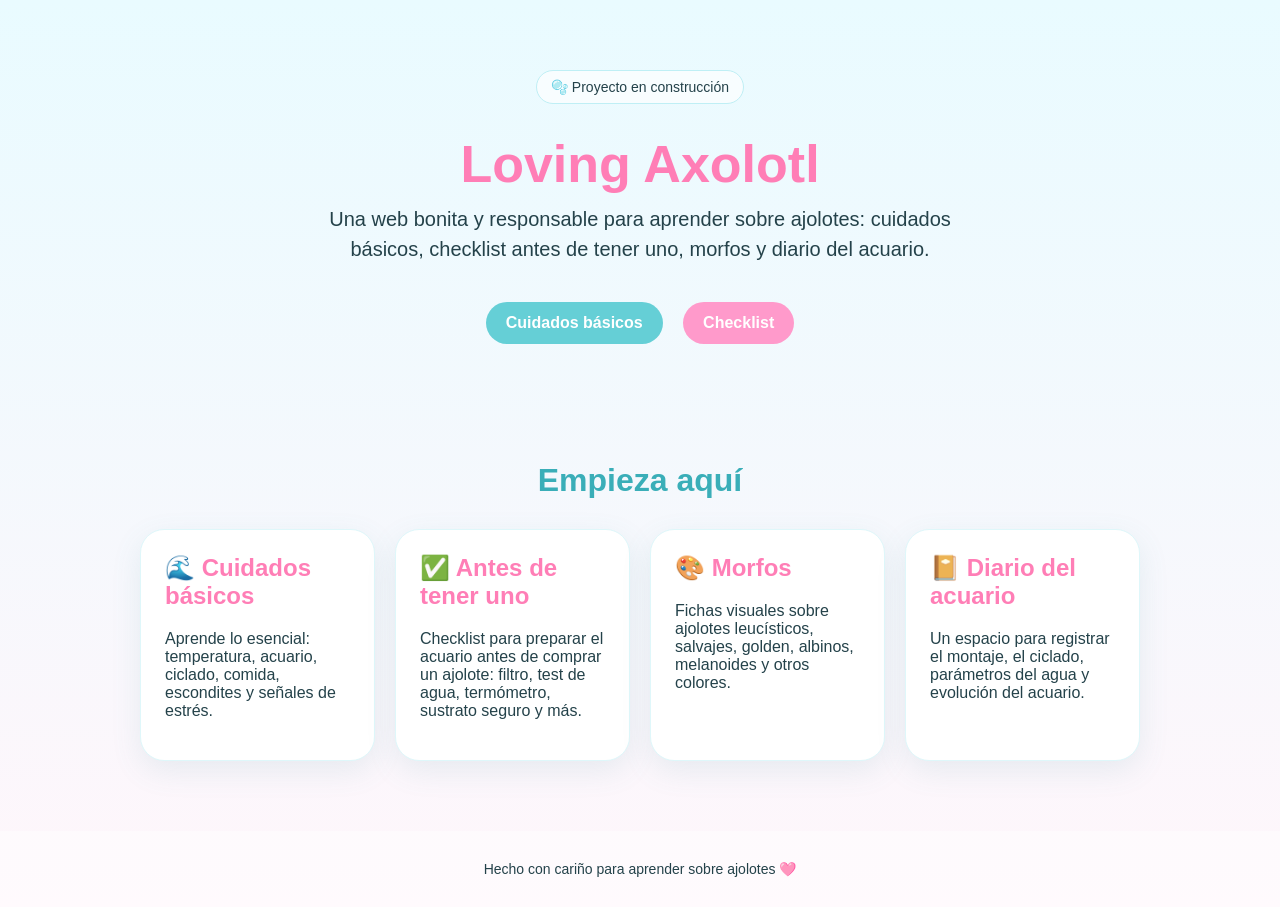
==== index.html @ ca4b0be6 "Create index.html" ====
<!DOCTYPE html>
<html lang="es">
<head>
  <meta charset="UTF-8" />
  <meta name="viewport" content="width=device-width, initial-scale=1.0" />
  <title>Loving Axolotl</title>

  <style>
    body {
      margin: 0;
      font-family: Arial, sans-serif;
      background: linear-gradient(180deg, #e9fbff, #fff6fb);
      color: #24424a;
    }

    header {
      text-align: center;
      padding: 70px 20px 40px;
    }

    .badge {
      display: inline-block;
      background: #ffffffaa;
      border: 1px solid #bfeff5;
      padding: 8px 14px;
      border-radius: 999px;
      font-size: 14px;
      margin-bottom: 20px;
    }

    h1 {
      font-size: 52px;
      margin: 10px 0;
      color: #ff7eb6;
    }

    .subtitle {
      font-size: 20px;
      max-width: 650px;
      margin: 0 auto;
      line-height: 1.5;
    }

    .buttons {
      margin-top: 30px;
    }

    .buttons a {
      display: inline-block;
      margin: 8px;
      padding: 12px 20px;
      border-radius: 999px;
      text-decoration: none;
      font-weight: bold;
      color: white;
      background: #65cfd6;
    }

    .buttons a.secondary {
      background: #ff9acb;
    }

    main {
      max-width: 1000px;
      margin: 0 auto;
      padding: 30px 20px 70px;
    }

    .cards {
      display: grid;
      grid-template-columns: repeat(auto-fit, minmax(220px, 1fr));
      gap: 20px;
      margin-top: 30px;
    }

    .card {
      background: white;
      border-radius: 24px;
      padding: 24px;
      box-shadow: 0 10px 30px rgba(80, 150, 160, 0.12);
      border: 1px solid #dff7fa;
    }

    .card h2 {
      margin-top: 0;
      color: #ff7eb6;
    }

    .section-title {
      text-align: center;
      font-size: 32px;
      color: #3aaeb8;
      margin-top: 40px;
    }

    footer {
      text-align: center;
      padding: 30px 20px;
      background: #ffffff88;
      font-size: 14px;
    }
  </style>
</head>

<body>
  <header>
    <div class="badge">🫧 Proyecto en construcción</div>
    <h1>Loving Axolotl</h1>
    <p class="subtitle">
      Una web bonita y responsable para aprender sobre ajolotes:
      cuidados básicos, checklist antes de tener uno, morfos y diario del acuario.
    </p>

    <div class="buttons">
      <a href="#cuidados">Cuidados básicos</a>
      <a href="#checklist" class="secondary">Checklist</a>
    </div>
  </header>

  <main>
    <h2 class="section-title">Empieza aquí</h2>

    <div class="cards">
      <section class="card" id="cuidados">
        <h2>🌊 Cuidados básicos</h2>
        <p>
          Aprende lo esencial: temperatura, acuario, ciclado, comida,
          escondites y señales de estrés.
        </p>
      </section>

      <section class="card" id="checklist">
        <h2>✅ Antes de tener uno</h2>
        <p>
          Checklist para preparar el acuario antes de comprar un ajolote:
          filtro, test de agua, termómetro, sustrato seguro y más.
        </p>
      </section>

      <section class="card">
        <h2>🎨 Morfos</h2>
        <p>
          Fichas visuales sobre ajolotes leucísticos, salvajes, golden,
          albinos, melanoides y otros colores.
        </p>
      </section>

      <section class="card">
        <h2>📔 Diario del acuario</h2>
        <p>
          Un espacio para registrar el montaje, el ciclado, parámetros
          del agua y evolución del acuario.
        </p>
      </section>
    </div>
  </main>

  <footer>
    Hecho con cariño para aprender sobre ajolotes 🩷
  </footer>
</body>
</html>
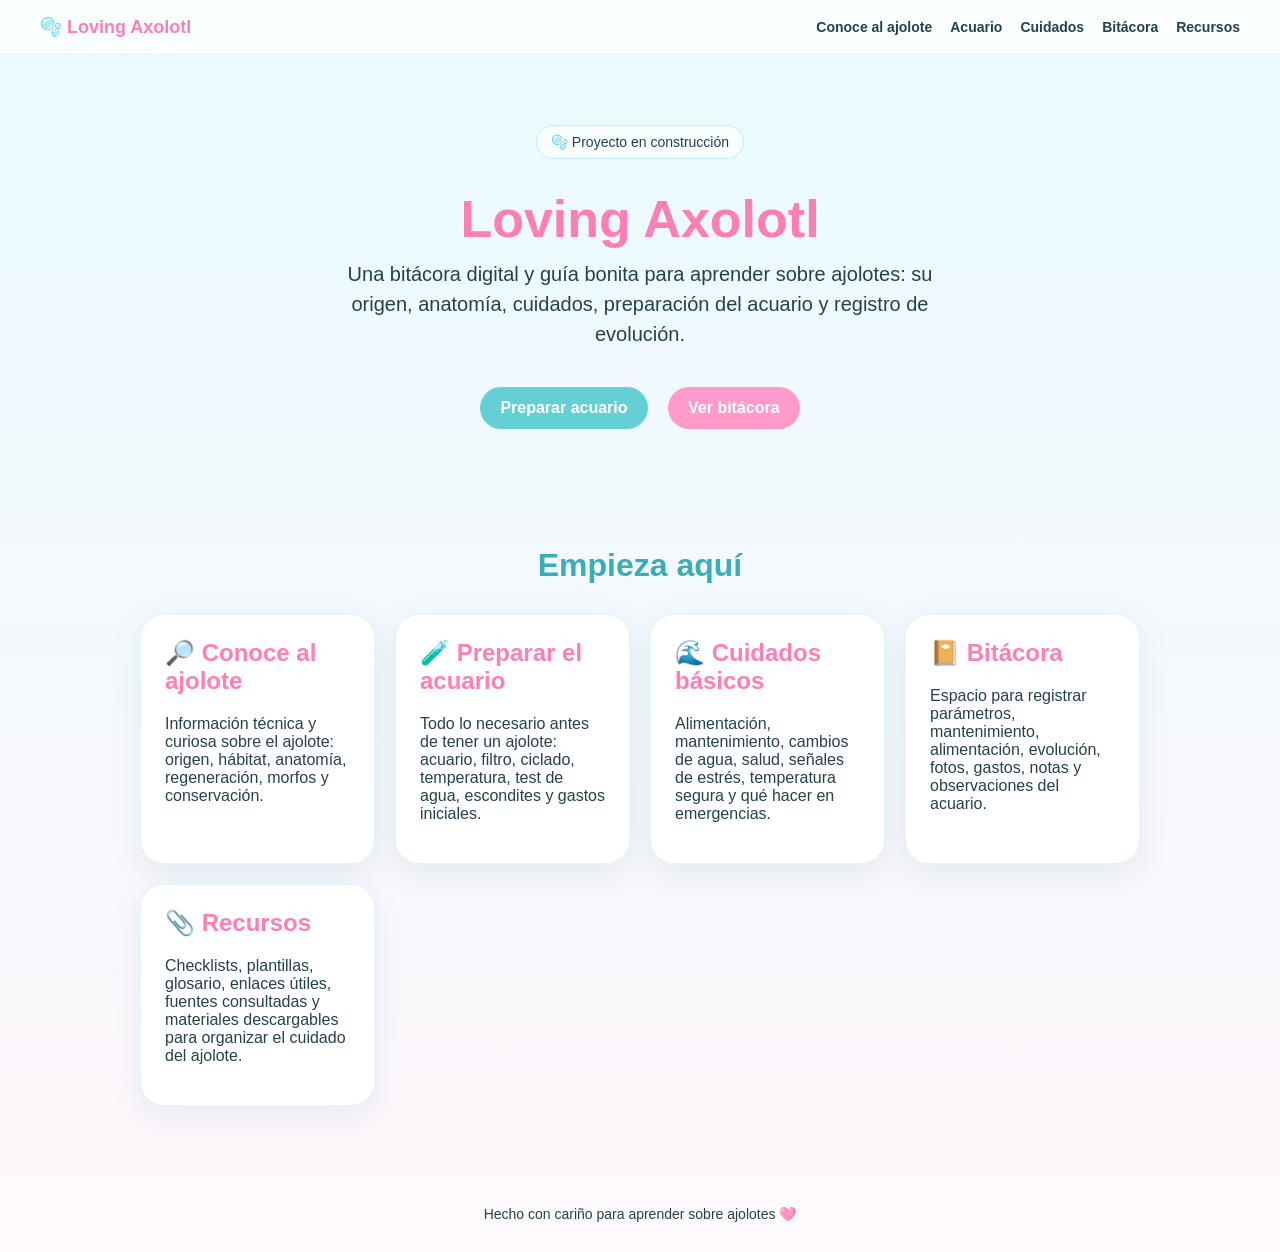
==== commit de3ef6b8: "Add main website structure" ====
--- a/index.html
+++ b/index.html
@@ -4,116 +4,35 @@
   <meta charset="UTF-8" />
   <meta name="viewport" content="width=device-width, initial-scale=1.0" />
   <title>Loving Axolotl</title>
-
-  <style>
-    body {
-      margin: 0;
-      font-family: Arial, sans-serif;
-      background: linear-gradient(180deg, #e9fbff, #fff6fb);
-      color: #24424a;
-    }
-
-    header {
-      text-align: center;
-      padding: 70px 20px 40px;
-    }
-
-    .badge {
-      display: inline-block;
-      background: #ffffffaa;
-      border: 1px solid #bfeff5;
-      padding: 8px 14px;
-      border-radius: 999px;
-      font-size: 14px;
-      margin-bottom: 20px;
-    }
-
-    h1 {
-      font-size: 52px;
-      margin: 10px 0;
-      color: #ff7eb6;
-    }
-
-    .subtitle {
-      font-size: 20px;
-      max-width: 650px;
-      margin: 0 auto;
-      line-height: 1.5;
-    }
-
-    .buttons {
-      margin-top: 30px;
-    }
-
-    .buttons a {
-      display: inline-block;
-      margin: 8px;
-      padding: 12px 20px;
-      border-radius: 999px;
-      text-decoration: none;
-      font-weight: bold;
-      color: white;
-      background: #65cfd6;
-    }
-
-    .buttons a.secondary {
-      background: #ff9acb;
-    }
-
-    main {
-      max-width: 1000px;
-      margin: 0 auto;
-      padding: 30px 20px 70px;
-    }
-
-    .cards {
-      display: grid;
-      grid-template-columns: repeat(auto-fit, minmax(220px, 1fr));
-      gap: 20px;
-      margin-top: 30px;
-    }
-
-    .card {
-      background: white;
-      border-radius: 24px;
-      padding: 24px;
-      box-shadow: 0 10px 30px rgba(80, 150, 160, 0.12);
-      border: 1px solid #dff7fa;
-    }
-
-    .card h2 {
-      margin-top: 0;
-      color: #ff7eb6;
-    }
-
-    .section-title {
-      text-align: center;
-      font-size: 32px;
-      color: #3aaeb8;
-      margin-top: 40px;
-    }
-
-    footer {
-      text-align: center;
-      padding: 30px 20px;
-      background: #ffffff88;
-      font-size: 14px;
-    }
-  </style>
+  <link rel="stylesheet" href="styles.css" />
 </head>
 
 <body>
+  <nav class="navbar">
+    <a href="#" class="logo">🫧 Loving Axolotl</a>
+
+    <div class="nav-links">
+      <a href="#conoce">Conoce al ajolote</a>
+      <a href="#acuario">Acuario</a>
+      <a href="#cuidados">Cuidados</a>
+      <a href="#bitacora">Bitácora</a>
+      <a href="#recursos">Recursos</a>
+    </div>
+  </nav>
+
   <header>
     <div class="badge">🫧 Proyecto en construcción</div>
+
     <h1>Loving Axolotl</h1>
+
     <p class="subtitle">
-      Una web bonita y responsable para aprender sobre ajolotes:
-      cuidados básicos, checklist antes de tener uno, morfos y diario del acuario.
+      Una bitácora digital y guía bonita para aprender sobre ajolotes:
+      su origen, anatomía, cuidados, preparación del acuario y registro de evolución.
     </p>
 
     <div class="buttons">
-      <a href="#cuidados">Cuidados básicos</a>
-      <a href="#checklist" class="secondary">Checklist</a>
+      <a href="#acuario">Preparar acuario</a>
+      <a href="#bitacora" class="secondary">Ver bitácora</a>
     </div>
   </header>
 
@@ -121,35 +40,43 @@
     <h2 class="section-title">Empieza aquí</h2>
 
     <div class="cards">
+      <section class="card" id="conoce">
+        <h2>🔎 Conoce al ajolote</h2>
+        <p>
+          Información técnica y curiosa sobre el ajolote: origen, hábitat,
+          anatomía, regeneración, morfos y conservación.
+        </p>
+      </section>
+
+      <section class="card" id="acuario">
+        <h2>🧪 Preparar el acuario</h2>
+        <p>
+          Todo lo necesario antes de tener un ajolote: acuario, filtro,
+          ciclado, temperatura, test de agua, escondites y gastos iniciales.
+        </p>
+      </section>
+
       <section class="card" id="cuidados">
         <h2>🌊 Cuidados básicos</h2>
         <p>
-          Aprende lo esencial: temperatura, acuario, ciclado, comida,
-          escondites y señales de estrés.
+          Alimentación, mantenimiento, cambios de agua, salud, señales de estrés,
+          temperatura segura y qué hacer en emergencias.
         </p>
       </section>
 
-      <section class="card" id="checklist">
-        <h2>✅ Antes de tener uno</h2>
+      <section class="card" id="bitacora">
+        <h2>📔 Bitácora</h2>
         <p>
-          Checklist para preparar el acuario antes de comprar un ajolote:
-          filtro, test de agua, termómetro, sustrato seguro y más.
+          Espacio para registrar parámetros, mantenimiento, alimentación,
+          evolución, fotos, gastos, notas y observaciones del acuario.
         </p>
       </section>
 
-      <section class="card">
-        <h2>🎨 Morfos</h2>
+      <section class="card" id="recursos">
+        <h2>📎 Recursos</h2>
         <p>
-          Fichas visuales sobre ajolotes leucísticos, salvajes, golden,
-          albinos, melanoides y otros colores.
-        </p>
-      </section>
-
-      <section class="card">
-        <h2>📔 Diario del acuario</h2>
-        <p>
-          Un espacio para registrar el montaje, el ciclado, parámetros
-          del agua y evolución del acuario.
+          Checklists, plantillas, glosario, enlaces útiles, fuentes consultadas
+          y materiales descargables para organizar el cuidado del ajolote.
         </p>
       </section>
     </div>
@@ -158,5 +85,7 @@
   <footer>
     Hecho con cariño para aprender sobre ajolotes 🩷
   </footer>
+
+  <script src="script.js"></script>
 </body>
-</html>
+</html>
--- a/styles.css
+++ b/styles.css
@@ -0,0 +1,151 @@
+.navbar {
+  position: sticky;
+  top: 0;
+  z-index: 10;
+  display: flex;
+  justify-content: space-between;
+  align-items: center;
+  gap: 20px;
+  padding: 16px 40px;
+  background: rgba(255, 255, 255, 0.75);
+  backdrop-filter: blur(12px);
+  border-bottom: 1px solid #dff7fa;
+}
+
+.logo {
+  font-weight: bold;
+  color: #ff7eb6;
+  text-decoration: none;
+  font-size: 18px;
+}
+
+.nav-links {
+  display: flex;
+  gap: 18px;
+  flex-wrap: wrap;
+}
+
+.nav-links a {
+  color: #24424a;
+  text-decoration: none;
+  font-weight: bold;
+  font-size: 14px;
+}
+
+.nav-links a:hover {
+  color: #ff7eb6;
+}
+
+body {
+  margin: 0;
+  font-family: Arial, sans-serif;
+  background: linear-gradient(180deg, #e9fbff, #fff6fb);
+  color: #24424a;
+}
+
+header {
+  text-align: center;
+  padding: 70px 20px 40px;
+}
+
+.badge {
+  display: inline-block;
+  background: #ffffffaa;
+  border: 1px solid #bfeff5;
+  padding: 8px 14px;
+  border-radius: 999px;
+  font-size: 14px;
+  margin-bottom: 20px;
+}
+
+h1 {
+  font-size: 52px;
+  margin: 10px 0;
+  color: #ff7eb6;
+}
+
+.subtitle {
+  font-size: 20px;
+  max-width: 650px;
+  margin: 0 auto;
+  line-height: 1.5;
+}
+
+.buttons {
+  margin-top: 30px;
+}
+
+.buttons a {
+  display: inline-block;
+  margin: 8px;
+  padding: 12px 20px;
+  border-radius: 999px;
+  text-decoration: none;
+  font-weight: bold;
+  color: white;
+  background: #65cfd6;
+}
+
+.buttons a.secondary {
+  background: #ff9acb;
+}
+
+main {
+  max-width: 1000px;
+  margin: 0 auto;
+  padding: 30px 20px 70px;
+}
+
+.cards {
+  display: grid;
+  grid-template-columns: repeat(auto-fit, minmax(220px, 1fr));
+  gap: 20px;
+  margin-top: 30px;
+}
+
+.card {
+  background: white;
+  border-radius: 24px;
+  padding: 24px;
+  box-shadow: 0 10px 30px rgba(80, 150, 160, 0.12);
+  border: 1px solid #dff7fa;
+}
+
+.card h2 {
+  margin-top: 0;
+  color: #ff7eb6;
+}
+
+.section-title {
+  text-align: center;
+  font-size: 32px;
+  color: #3aaeb8;
+  margin-top: 40px;
+}
+
+footer {
+  text-align: center;
+  padding: 30px 20px;
+  background: #ffffff88;
+  font-size: 14px;
+}
+
+@media (max-width: 700px) {
+  .navbar {
+    flex-direction: column;
+    padding: 16px 20px;
+  }
+
+  .nav-links {
+    justify-content: center;
+    gap: 12px;
+  }
+
+  h1 {
+    font-size: 40px;
+  }
+
+  .subtitle {
+    font-size: 17px;
+  }
+}
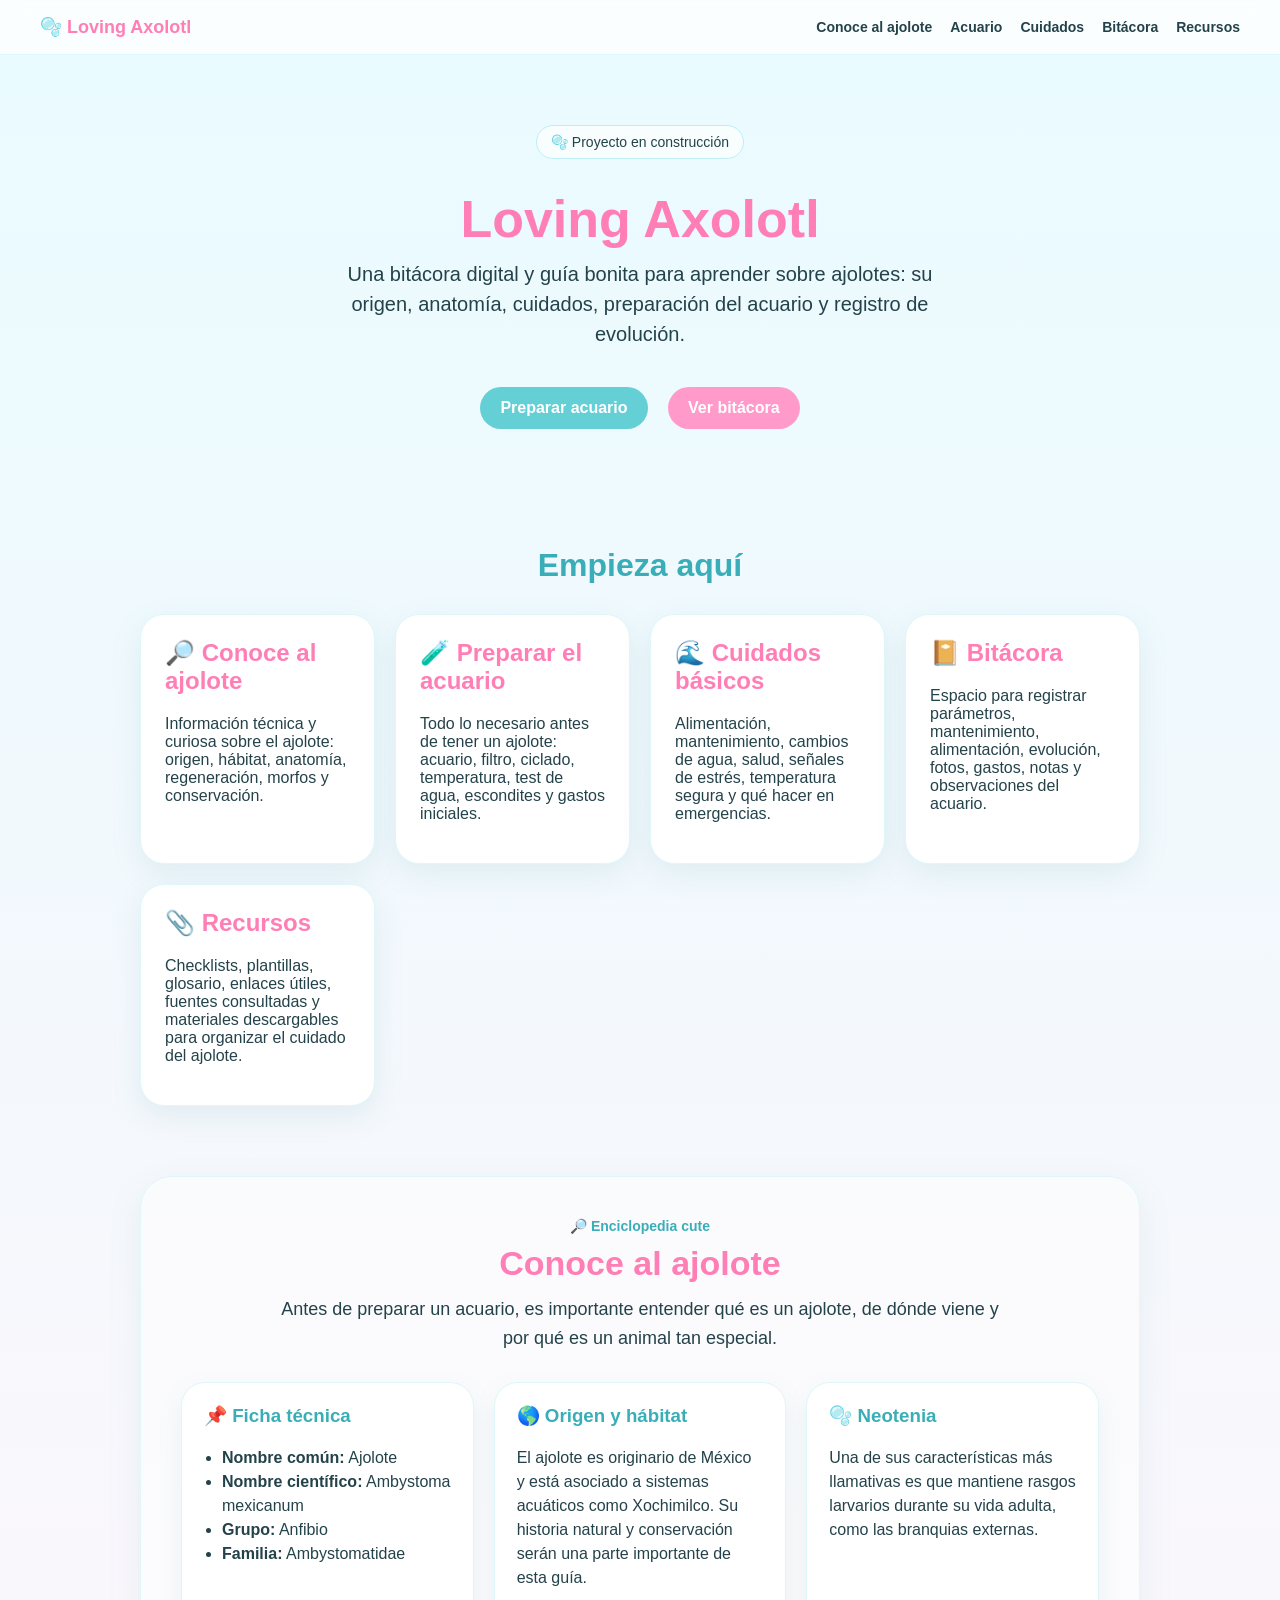
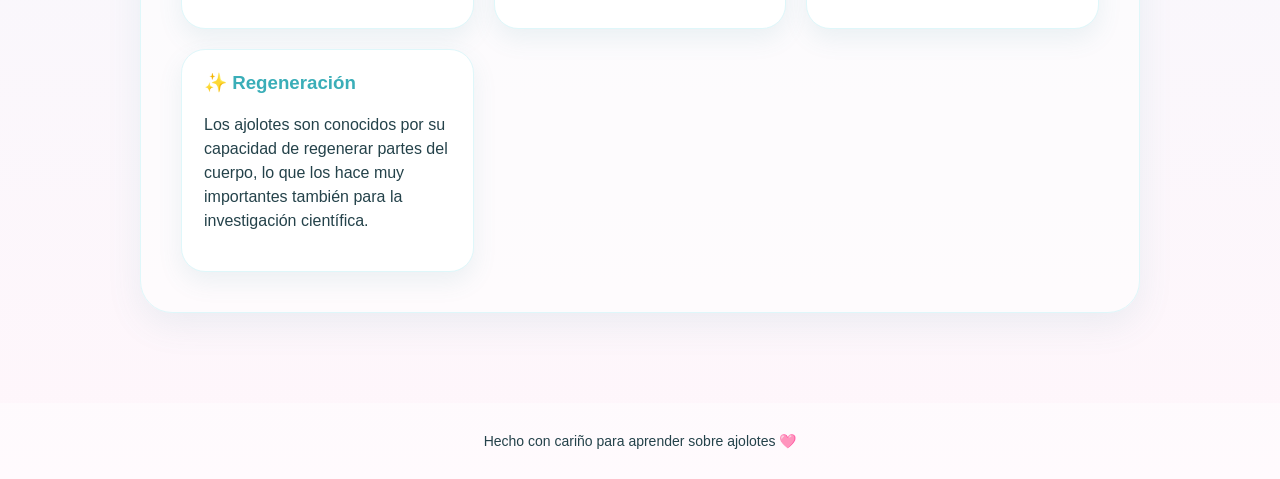
==== commit e09adf71: "Add hamburger menu" ====
--- a/index.html
+++ b/index.html
@@ -10,6 +10,10 @@
 <body>
   <nav class="navbar">
     <a href="#" class="logo">🫧 Loving Axolotl</a>
+
+    <button class="menu-toggle" aria-label="Abrir menú">
+      ☰
+    </button>
 
     <div class="nav-links">
       <a href="#conoce">Conoce al ajolote</a>
@@ -80,6 +84,54 @@
         </p>
       </section>
     </div>
+
+    <section class="content-section" id="conoce-detalle">
+      <div class="section-header">
+        <span class="section-kicker">🔎 Enciclopedia cute</span>
+        <h2>Conoce al ajolote</h2>
+        <p>
+          Antes de preparar un acuario, es importante entender qué es un ajolote,
+          de dónde viene y por qué es un animal tan especial.
+        </p>
+      </div>
+
+      <div class="info-grid">
+        <article class="info-card">
+          <h3>📌 Ficha técnica</h3>
+          <ul>
+            <li><strong>Nombre común:</strong> Ajolote</li>
+            <li><strong>Nombre científico:</strong> Ambystoma mexicanum</li>
+            <li><strong>Grupo:</strong> Anfibio</li>
+            <li><strong>Familia:</strong> Ambystomatidae</li>
+          </ul>
+        </article>
+
+        <article class="info-card">
+          <h3>🌎 Origen y hábitat</h3>
+          <p>
+            El ajolote es originario de México y está asociado a sistemas acuáticos
+            como Xochimilco. Su historia natural y conservación serán una parte
+            importante de esta guía.
+          </p>
+        </article>
+
+        <article class="info-card">
+          <h3>🫧 Neotenia</h3>
+          <p>
+            Una de sus características más llamativas es que mantiene rasgos larvarios
+            durante su vida adulta, como las branquias externas.
+          </p>
+        </article>
+
+        <article class="info-card">
+          <h3>✨ Regeneración</h3>
+          <p>
+            Los ajolotes son conocidos por su capacidad de regenerar partes del cuerpo,
+            lo que los hace muy importantes también para la investigación científica.
+          </p>
+        </article>
+      </div>
+    </section>
   </main>
 
   <footer>
--- a/styles.css
+++ b/styles.css
@@ -1,3 +1,10 @@
+body {
+  margin: 0;
+  font-family: Arial, sans-serif;
+  background: linear-gradient(180deg, #e9fbff, #fff6fb);
+  color: #24424a;
+}
+
 .navbar {
   position: sticky;
   top: 0;
@@ -7,7 +14,7 @@
   align-items: center;
   gap: 20px;
   padding: 16px 40px;
-  background: rgba(255, 255, 255, 0.75);
+  background: rgba(255, 255, 255, 0.78);
   backdrop-filter: blur(12px);
   border-bottom: 1px solid #dff7fa;
 }
@@ -36,11 +43,16 @@
   color: #ff7eb6;
 }
 
-body {
-  margin: 0;
-  font-family: Arial, sans-serif;
-  background: linear-gradient(180deg, #e9fbff, #fff6fb);
-  color: #24424a;
+.menu-toggle {
+  display: none;
+  border: none;
+  background: #ff9acb;
+  color: white;
+  font-size: 22px;
+  font-weight: bold;
+  border-radius: 14px;
+  padding: 6px 12px;
+  cursor: pointer;
 }
 
 header {
@@ -93,7 +105,7 @@
 main {
   max-width: 1000px;
   margin: 0 auto;
-  padding: 30px 20px 70px;
+  padding: 30px 20px 90px;
 }
 
 .cards {
@@ -123,6 +135,70 @@
   margin-top: 40px;
 }
 
+.content-section {
+  margin-top: 70px;
+  padding: 40px;
+  background: rgba(255, 255, 255, 0.55);
+  border: 1px solid #dff7fa;
+  border-radius: 32px;
+  box-shadow: 0 12px 35px rgba(80, 150, 160, 0.10);
+}
+
+.section-header {
+  text-align: center;
+  max-width: 720px;
+  margin: 0 auto 30px;
+}
+
+.section-kicker {
+  display: inline-block;
+  margin-bottom: 10px;
+  color: #3aaeb8;
+  font-weight: bold;
+  font-size: 14px;
+}
+
+.section-header h2 {
+  margin: 0 0 12px;
+  color: #ff7eb6;
+  font-size: 34px;
+}
+
+.section-header p {
+  margin: 0;
+  font-size: 18px;
+  line-height: 1.6;
+}
+
+.info-grid {
+  display: grid;
+  grid-template-columns: repeat(auto-fit, minmax(220px, 1fr));
+  gap: 20px;
+}
+
+.info-card {
+  background: white;
+  border: 1px solid #dff7fa;
+  border-radius: 24px;
+  padding: 22px;
+  box-shadow: 0 10px 25px rgba(80, 150, 160, 0.10);
+}
+
+.info-card h3 {
+  margin-top: 0;
+  color: #3aaeb8;
+}
+
+.info-card p,
+.info-card li {
+  line-height: 1.5;
+}
+
+.info-card ul {
+  padding-left: 18px;
+  margin-bottom: 0;
+}
+
 footer {
   text-align: center;
   padding: 30px 20px;
@@ -132,13 +208,37 @@
 
 @media (max-width: 700px) {
   .navbar {
+    display: grid;
+    grid-template-columns: 1fr auto;
+    align-items: center;
+    padding: 14px 20px;
+  }
+
+  .menu-toggle {
+    display: block;
+  }
+
+  .nav-links {
+    display: none;
+    grid-column: 1 / -1;
     flex-direction: column;
-    padding: 16px 20px;
-  }
-
-  .nav-links {
-    justify-content: center;
     gap: 12px;
+    margin-top: 16px;
+    padding-top: 16px;
+    text-align: center;
+    border-top: 1px solid #dff7fa;
+  }
+
+  .nav-links.active {
+    display: flex;
+  }
+
+  .nav-links a {
+    padding: 8px 0;
+  }
+
+  header {
+    padding: 70px 20px 35px;
   }
 
   h1 {
@@ -148,4 +248,21 @@
   .subtitle {
     font-size: 17px;
   }
+
+  .cards {
+    grid-template-columns: 1fr;
+  }
+
+  .content-section {
+    padding: 28px 20px;
+    border-radius: 26px;
+  }
+
+  .section-header h2 {
+    font-size: 30px;
+  }
+
+  .section-header p {
+    font-size: 16px;
+  }
 }
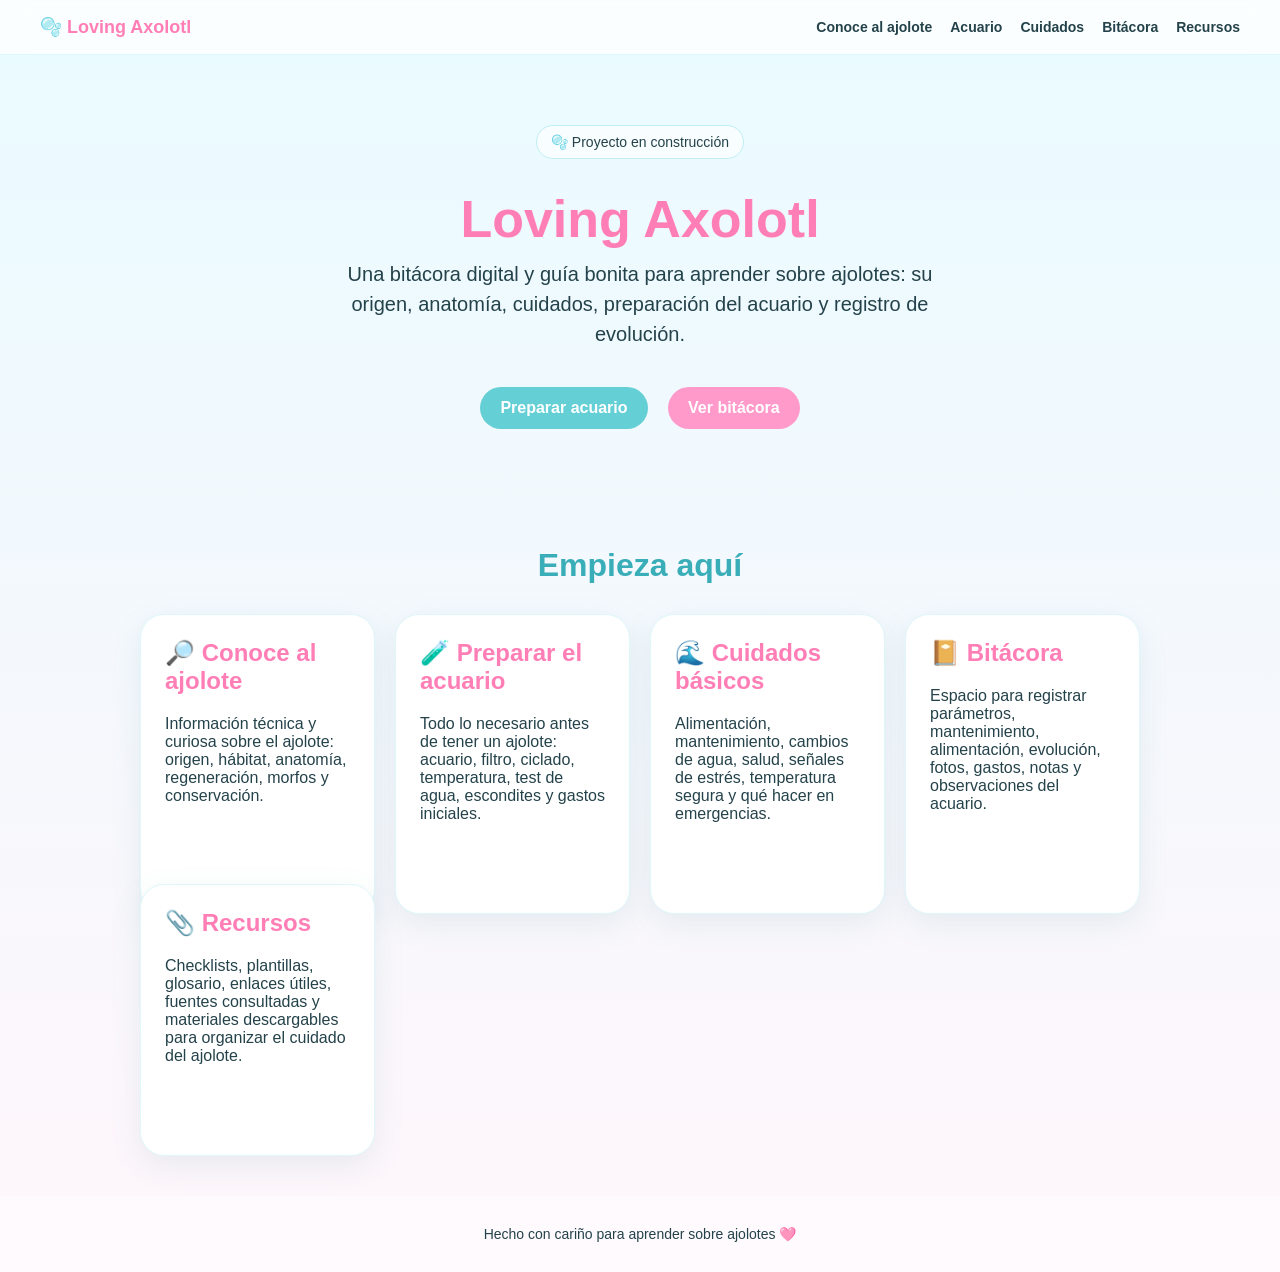
==== commit 279138c5: "Add axolotl info page" ====
--- a/index.html
+++ b/index.html
@@ -9,18 +9,18 @@
 
 <body>
   <nav class="navbar">
-    <a href="#" class="logo">🫧 Loving Axolotl</a>
+    <a href="index.html" class="logo">🫧 Loving Axolotl</a>
 
     <button class="menu-toggle" aria-label="Abrir menú">
       ☰
     </button>
 
     <div class="nav-links">
-      <a href="#conoce">Conoce al ajolote</a>
-      <a href="#acuario">Acuario</a>
-      <a href="#cuidados">Cuidados</a>
-      <a href="#bitacora">Bitácora</a>
-      <a href="#recursos">Recursos</a>
+      <a href="conoce.html">Conoce al ajolote</a>
+      <a href="acuario.html">Acuario</a>
+      <a href="cuidados.html">Cuidados</a>
+      <a href="bitacora.html">Bitácora</a>
+      <a href="recursos.html">Recursos</a>
     </div>
   </nav>
 
@@ -35,8 +35,8 @@
     </p>
 
     <div class="buttons">
-      <a href="#acuario">Preparar acuario</a>
-      <a href="#bitacora" class="secondary">Ver bitácora</a>
+      <a href="acuario.html">Preparar acuario</a>
+      <a href="bitacora.html" class="secondary">Ver bitácora</a>
     </div>
   </header>
 
@@ -44,94 +44,56 @@
     <h2 class="section-title">Empieza aquí</h2>
 
     <div class="cards">
-      <section class="card" id="conoce">
-        <h2>🔎 Conoce al ajolote</h2>
-        <p>
-          Información técnica y curiosa sobre el ajolote: origen, hábitat,
-          anatomía, regeneración, morfos y conservación.
-        </p>
-      </section>
+      <a href="conoce.html" class="card-link">
+        <section class="card">
+          <h2>🔎 Conoce al ajolote</h2>
+          <p>
+            Información técnica y curiosa sobre el ajolote: origen, hábitat,
+            anatomía, regeneración, morfos y conservación.
+          </p>
+        </section>
+      </a>
 
-      <section class="card" id="acuario">
-        <h2>🧪 Preparar el acuario</h2>
-        <p>
-          Todo lo necesario antes de tener un ajolote: acuario, filtro,
-          ciclado, temperatura, test de agua, escondites y gastos iniciales.
-        </p>
-      </section>
+      <a href="acuario.html" class="card-link">
+        <section class="card">
+          <h2>🧪 Preparar el acuario</h2>
+          <p>
+            Todo lo necesario antes de tener un ajolote: acuario, filtro,
+            ciclado, temperatura, test de agua, escondites y gastos iniciales.
+          </p>
+        </section>
+      </a>
 
-      <section class="card" id="cuidados">
-        <h2>🌊 Cuidados básicos</h2>
-        <p>
-          Alimentación, mantenimiento, cambios de agua, salud, señales de estrés,
-          temperatura segura y qué hacer en emergencias.
-        </p>
-      </section>
+      <a href="cuidados.html" class="card-link">
+        <section class="card">
+          <h2>🌊 Cuidados básicos</h2>
+          <p>
+            Alimentación, mantenimiento, cambios de agua, salud, señales de estrés,
+            temperatura segura y qué hacer en emergencias.
+          </p>
+        </section>
+      </a>
 
-      <section class="card" id="bitacora">
-        <h2>📔 Bitácora</h2>
-        <p>
-          Espacio para registrar parámetros, mantenimiento, alimentación,
-          evolución, fotos, gastos, notas y observaciones del acuario.
-        </p>
-      </section>
+      <a href="bitacora.html" class="card-link">
+        <section class="card">
+          <h2>📔 Bitácora</h2>
+          <p>
+            Espacio para registrar parámetros, mantenimiento, alimentación,
+            evolución, fotos, gastos, notas y observaciones del acuario.
+          </p>
+        </section>
+      </a>
 
-      <section class="card" id="recursos">
-        <h2>📎 Recursos</h2>
-        <p>
-          Checklists, plantillas, glosario, enlaces útiles, fuentes consultadas
-          y materiales descargables para organizar el cuidado del ajolote.
-        </p>
-      </section>
+      <a href="recursos.html" class="card-link">
+        <section class="card">
+          <h2>📎 Recursos</h2>
+          <p>
+            Checklists, plantillas, glosario, enlaces útiles, fuentes consultadas
+            y materiales descargables para organizar el cuidado del ajolote.
+          </p>
+        </section>
+      </a>
     </div>
-
-    <section class="content-section" id="conoce-detalle">
-      <div class="section-header">
-        <span class="section-kicker">🔎 Enciclopedia cute</span>
-        <h2>Conoce al ajolote</h2>
-        <p>
-          Antes de preparar un acuario, es importante entender qué es un ajolote,
-          de dónde viene y por qué es un animal tan especial.
-        </p>
-      </div>
-
-      <div class="info-grid">
-        <article class="info-card">
-          <h3>📌 Ficha técnica</h3>
-          <ul>
-            <li><strong>Nombre común:</strong> Ajolote</li>
-            <li><strong>Nombre científico:</strong> Ambystoma mexicanum</li>
-            <li><strong>Grupo:</strong> Anfibio</li>
-            <li><strong>Familia:</strong> Ambystomatidae</li>
-          </ul>
-        </article>
-
-        <article class="info-card">
-          <h3>🌎 Origen y hábitat</h3>
-          <p>
-            El ajolote es originario de México y está asociado a sistemas acuáticos
-            como Xochimilco. Su historia natural y conservación serán una parte
-            importante de esta guía.
-          </p>
-        </article>
-
-        <article class="info-card">
-          <h3>🫧 Neotenia</h3>
-          <p>
-            Una de sus características más llamativas es que mantiene rasgos larvarios
-            durante su vida adulta, como las branquias externas.
-          </p>
-        </article>
-
-        <article class="info-card">
-          <h3>✨ Regeneración</h3>
-          <p>
-            Los ajolotes son conocidos por su capacidad de regenerar partes del cuerpo,
-            lo que los hace muy importantes también para la investigación científica.
-          </p>
-        </article>
-      </div>
-    </section>
   </main>
 
   <footer>
--- a/styles.css
+++ b/styles.css
@@ -55,7 +55,8 @@
   cursor: pointer;
 }
 
-header {
+header,
+.page-hero {
   text-align: center;
   padding: 70px 20px 40px;
 }
@@ -115,12 +116,27 @@
   margin-top: 30px;
 }
 
+.card-link {
+  color: inherit;
+  text-decoration: none;
+}
+
 .card {
   background: white;
   border-radius: 24px;
   padding: 24px;
   box-shadow: 0 10px 30px rgba(80, 150, 160, 0.12);
   border: 1px solid #dff7fa;
+}
+
+.card-link .card {
+  height: 100%;
+  transition: transform 0.2s ease, box-shadow 0.2s ease;
+}
+
+.card-link .card:hover {
+  transform: translateY(-4px);
+  box-shadow: 0 14px 35px rgba(80, 150, 160, 0.18);
 }
 
 .card h2 {
@@ -135,6 +151,35 @@
   margin-top: 40px;
 }
 
+.page-index {
+  display: flex;
+  justify-content: center;
+  flex-wrap: wrap;
+  gap: 12px;
+  padding: 18px;
+  margin-bottom: 40px;
+  background: rgba(255, 255, 255, 0.65);
+  border: 1px solid #dff7fa;
+  border-radius: 999px;
+  box-shadow: 0 10px 30px rgba(80, 150, 160, 0.08);
+}
+
+.page-index a {
+  color: #24424a;
+  text-decoration: none;
+  font-weight: bold;
+  font-size: 14px;
+  background: white;
+  border: 1px solid #dff7fa;
+  border-radius: 999px;
+  padding: 8px 12px;
+}
+
+.page-index a:hover {
+  color: #ff7eb6;
+  border-color: #ffb8d8;
+}
+
 .content-section {
   margin-top: 70px;
   padding: 40px;
@@ -170,6 +215,25 @@
   line-height: 1.6;
 }
 
+.highlight-card {
+  background: white;
+  border: 1px solid #dff7fa;
+  border-radius: 28px;
+  padding: 28px;
+  box-shadow: 0 10px 25px rgba(80, 150, 160, 0.10);
+}
+
+.highlight-card h3 {
+  margin-top: 0;
+  color: #3aaeb8;
+  font-size: 24px;
+}
+
+.highlight-card p {
+  line-height: 1.6;
+  font-size: 17px;
+}
+
 .info-grid {
   display: grid;
   grid-template-columns: repeat(auto-fit, minmax(220px, 1fr));
@@ -197,6 +261,153 @@
 .info-card ul {
   padding-left: 18px;
   margin-bottom: 0;
+}
+
+.fact-grid {
+  display: grid;
+  grid-template-columns: repeat(auto-fit, minmax(210px, 1fr));
+  gap: 16px;
+}
+
+.fact-item {
+  background: white;
+  border: 1px solid #dff7fa;
+  border-radius: 20px;
+  padding: 18px;
+  box-shadow: 0 8px 22px rgba(80, 150, 160, 0.08);
+}
+
+.fact-item span {
+  display: block;
+  margin-bottom: 8px;
+  color: #3aaeb8;
+  font-size: 13px;
+  font-weight: bold;
+}
+
+.fact-item strong {
+  color: #24424a;
+  font-size: 17px;
+}
+
+.taxonomy-card {
+  display: grid;
+  gap: 12px;
+  max-width: 720px;
+  margin: 0 auto;
+}
+
+.taxonomy-card div {
+  display: grid;
+  grid-template-columns: 160px 1fr;
+  gap: 14px;
+  align-items: center;
+  background: white;
+  border: 1px solid #dff7fa;
+  border-radius: 18px;
+  padding: 14px 18px;
+}
+
+.taxonomy-card span {
+  color: #3aaeb8;
+  font-weight: bold;
+}
+
+.evolution-box {
+  max-width: 520px;
+  margin: 0 auto 30px;
+  text-align: center;
+}
+
+.evolution-step {
+  background: white;
+  border: 1px solid #dff7fa;
+  border-radius: 999px;
+  padding: 14px 20px;
+  font-weight: bold;
+  box-shadow: 0 8px 22px rgba(80, 150, 160, 0.08);
+}
+
+.evolution-arrow {
+  color: #ff7eb6;
+  font-size: 22px;
+  margin: 6px 0;
+}
+
+.tag-grid {
+  display: flex;
+  flex-wrap: wrap;
+  gap: 12px;
+  justify-content: center;
+}
+
+.tag-grid span {
+  background: white;
+  border: 1px solid #dff7fa;
+  border-radius: 999px;
+  padding: 10px 14px;
+  font-weight: bold;
+  box-shadow: 0 8px 20px rgba(80, 150, 160, 0.08);
+}
+
+.morph-grid {
+  display: grid;
+  grid-template-columns: repeat(auto-fit, minmax(190px, 1fr));
+  gap: 18px;
+}
+
+.morph-card {
+  background: white;
+  border: 1px solid #dff7fa;
+  border-radius: 24px;
+  padding: 22px;
+  box-shadow: 0 10px 25px rgba(80, 150, 160, 0.10);
+}
+
+.morph-card h3 {
+  margin-top: 0;
+  color: #ff7eb6;
+}
+
+.morph-card p {
+  line-height: 1.5;
+}
+
+.note {
+  margin-top: 24px;
+  padding: 18px 20px;
+  background: #ffffffaa;
+  border-left: 5px solid #65cfd6;
+  border-radius: 18px;
+  line-height: 1.6;
+}
+
+.back-to-top {
+  position: fixed;
+  right: 22px;
+  bottom: 22px;
+  width: 48px;
+  height: 48px;
+  border: none;
+  border-radius: 50%;
+  background: #ff9acb;
+  color: white;
+  font-size: 24px;
+  font-weight: bold;
+  cursor: pointer;
+  box-shadow: 0 10px 25px rgba(80, 150, 160, 0.25);
+  display: none;
+  z-index: 20;
+  transition: transform 0.2s ease, background 0.2s ease;
+}
+
+.back-to-top.visible {
+  display: block;
+}
+
+.back-to-top:hover {
+  transform: translateY(-3px);
+  background: #ff7eb6;
 }
 
 footer {
@@ -237,7 +448,8 @@
     padding: 8px 0;
   }
 
-  header {
+  header,
+  .page-hero {
     padding: 70px 20px 35px;
   }
 
@@ -251,6 +463,15 @@
 
   .cards {
     grid-template-columns: 1fr;
+  }
+
+  .page-index {
+    border-radius: 28px;
+    padding: 14px;
+  }
+
+  .page-index a {
+    font-size: 13px;
   }
 
   .content-section {
@@ -265,4 +486,21 @@
   .section-header p {
     font-size: 16px;
   }
+
+  .highlight-card {
+    padding: 22px;
+  }
+
+  .taxonomy-card div {
+    grid-template-columns: 1fr;
+    gap: 6px;
+  }
+
+  .back-to-top {
+    right: 16px;
+    bottom: 16px;
+    width: 44px;
+    height: 44px;
+    font-size: 22px;
+  }
 }
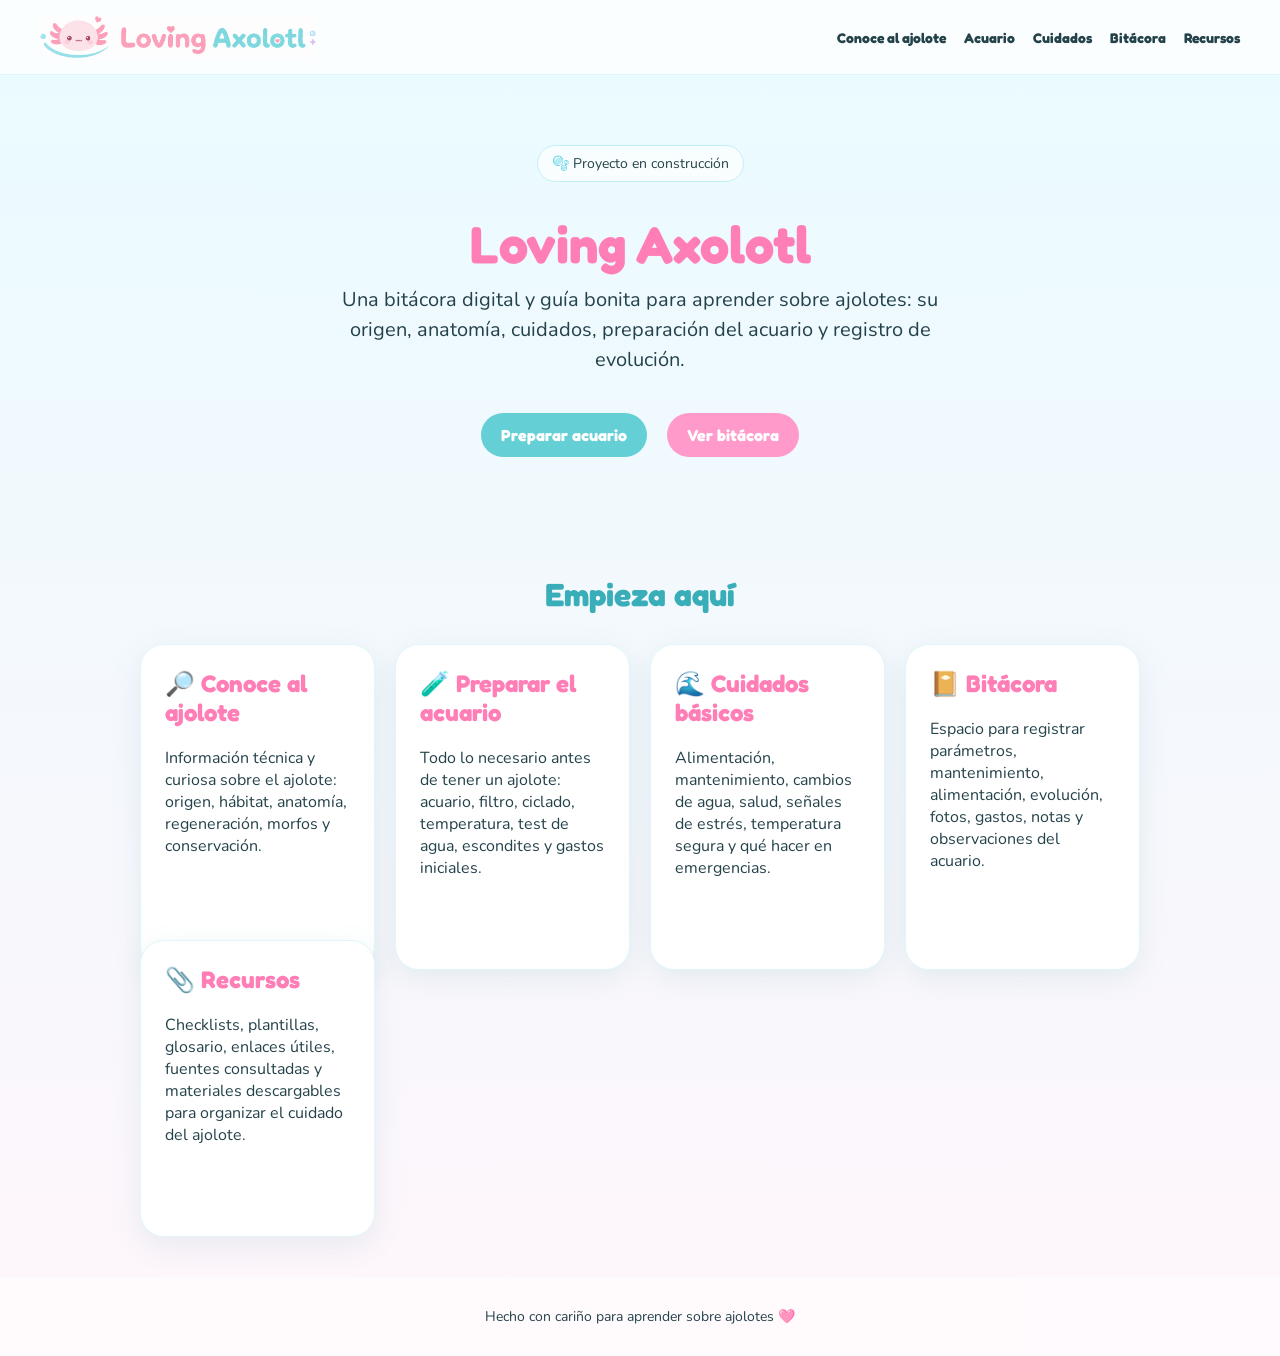
==== commit 2b93d56b: "Add Loving Axolotl logo Add kawaii axolotl logo to website navigation" ====
--- a/index.html
+++ b/index.html
@@ -4,12 +4,19 @@
   <meta charset="UTF-8" />
   <meta name="viewport" content="width=device-width, initial-scale=1.0" />
   <title>Loving Axolotl</title>
+
+  <link rel="preconnect" href="https://fonts.googleapis.com" />
+  <link rel="preconnect" href="https://fonts.gstatic.com" crossorigin />
+  <link href="https://fonts.googleapis.com/css2?family=Fredoka:wght@500;600;700&family=Nunito:wght@400;500;600;700;800&display=swap" rel="stylesheet" />
+  
   <link rel="stylesheet" href="styles.css" />
 </head>
 
 <body>
   <nav class="navbar">
-    <a href="index.html" class="logo">🫧 Loving Axolotl</a>
+    <a href="index.html" class="logo">
+      <img src="assets/images/logo-loving-axolotl.png" alt="Loving Axolotl" />
+    </a>
 
     <button class="menu-toggle" aria-label="Abrir menú">
       ☰
--- a/styles.css
+++ b/styles.css
@@ -1,8 +1,18 @@
 body {
   margin: 0;
-  font-family: Arial, sans-serif;
+  font-family: "Nunito", Arial, sans-serif;
   background: linear-gradient(180deg, #e9fbff, #fff6fb);
   color: #24424a;
+}
+
+h1,
+h2,
+h3,
+.logo,
+.buttons a,
+.nav-links a,
+.section-kicker {
+  font-family: "Fredoka", "Nunito", Arial, sans-serif;
 }
 
 .navbar {
@@ -20,10 +30,15 @@
 }
 
 .logo {
-  font-weight: bold;
-  color: #ff7eb6;
+  display: flex;
+  align-items: center;
   text-decoration: none;
-  font-size: 18px;
+}
+
+.logo img {
+  height: 42px;
+  width: auto;
+  display: block;
 }
 
 .nav-links {
@@ -380,6 +395,31 @@
   border-left: 5px solid #65cfd6;
   border-radius: 18px;
   line-height: 1.6;
+}
+
+.checklist-preview {
+  display: grid;
+  gap: 14px;
+  max-width: 620px;
+  margin: 0 auto;
+}
+
+.checklist-preview label {
+  display: flex;
+  align-items: center;
+  gap: 12px;
+  background: white;
+  border: 1px solid #dff7fa;
+  border-radius: 18px;
+  padding: 14px 16px;
+  font-weight: bold;
+  box-shadow: 0 8px 22px rgba(80, 150, 160, 0.08);
+}
+
+.checklist-preview input {
+  width: 18px;
+  height: 18px;
+  accent-color: #ff9acb;
 }
 
 .back-to-top {
@@ -417,6 +457,124 @@
   font-size: 14px;
 }
 
+/* Bubble page transition */
+body > *:not(.bubble-transition) {
+  position: relative;
+  z-index: 1;
+}
+
+.bubble-transition {
+  position: fixed;
+  inset: 0;
+  z-index: 0;
+  pointer-events: none;
+  overflow: hidden;
+  background: transparent;
+  opacity: 1;
+  transition: opacity 0.45s ease;
+}
+
+.bubble-transition.fade-out {
+  opacity: 0;
+}
+
+.bubble-transition span {
+  position: absolute;
+  bottom: -90px;
+  display: block;
+  border-radius: 50%;
+  background:
+    radial-gradient(
+      circle at 26% 22%,
+      rgba(255, 255, 255, 1) 0%,
+      rgba(255, 255, 255, 0.85) 8%,
+      rgba(255, 255, 255, 0.24) 22%,
+      rgba(101, 207, 214, 0.10) 58%,
+      rgba(255, 154, 203, 0.06) 100%
+    );
+  border: 1px solid rgba(255, 255, 255, 0.72);
+  box-shadow:
+    inset -12px -14px 22px rgba(101, 207, 214, 0.09),
+    inset 10px 10px 18px rgba(255, 255, 255, 0.65),
+    0 0 22px rgba(255, 255, 255, 0.38),
+    0 0 30px rgba(101, 207, 214, 0.12);
+  opacity: 0.68;
+  animation-timing-function: ease-out;
+  animation-fill-mode: forwards;
+}
+
+.bubble-transition span::before {
+  content: "";
+  position: absolute;
+  top: 15%;
+  left: 20%;
+  width: 24%;
+  height: 24%;
+  border-radius: 50%;
+  background: rgba(255, 255, 255, 0.95);
+  box-shadow: 0 0 10px rgba(255, 255, 255, 0.65);
+  filter: blur(0.5px);
+}
+
+.bubble-transition span::after {
+  content: "";
+  position: absolute;
+  top: 38%;
+  left: 17%;
+  width: 11%;
+  height: 11%;
+  border-radius: 50%;
+  background: rgba(255, 255, 255, 0.70);
+  box-shadow: 0 0 8px rgba(255, 255, 255, 0.45);
+  filter: blur(0.5px);
+}
+
+.bubble-transition.enter span {
+  animation-name: bubble-rise-enter;
+}
+
+.bubble-transition.leave span {
+  animation-name: bubble-rise-leave;
+}
+
+@keyframes bubble-rise-enter {
+  0% {
+    transform: translateY(0) scale(0.55);
+    opacity: 0;
+  }
+
+  18% {
+    opacity: 0.68;
+  }
+
+  100% {
+    transform: translateY(-115vh) scale(1.25);
+    opacity: 0;
+  }
+}
+
+@keyframes bubble-rise-leave {
+  0% {
+    transform: translateY(0) scale(0.55);
+    opacity: 0;
+  }
+
+  20% {
+    opacity: 0.7;
+  }
+
+  100% {
+    transform: translateY(-110vh) scale(1.35);
+    opacity: 0;
+  }
+}
+
+@media (prefers-reduced-motion: reduce) {
+  .bubble-transition {
+    display: none;
+  }
+}
+
 @media (max-width: 700px) {
   .navbar {
     display: grid;
@@ -424,6 +582,10 @@
     align-items: center;
     padding: 14px 20px;
   }
+
+  .logo img {
+  height: 36px;
+}
 
   .menu-toggle {
     display: block;
@@ -503,4 +665,4 @@
     height: 44px;
     font-size: 22px;
   }
-}+}
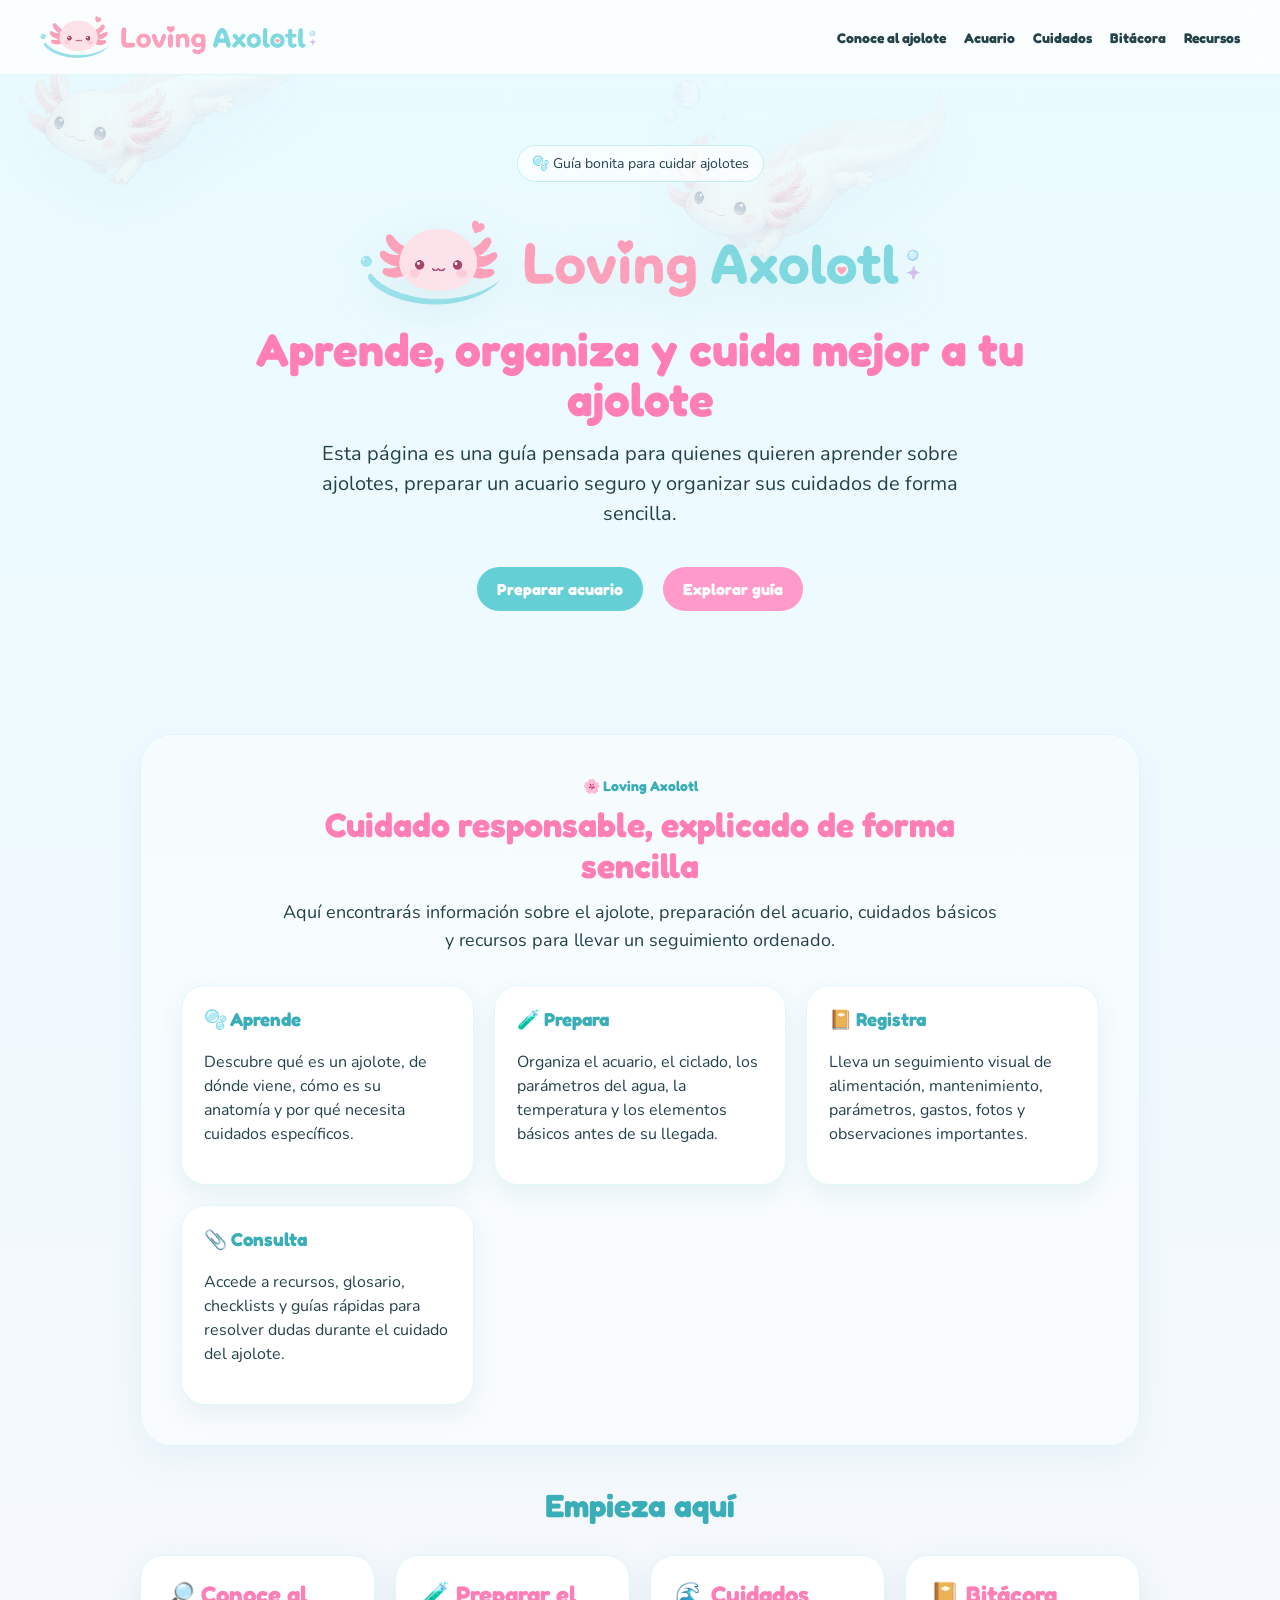
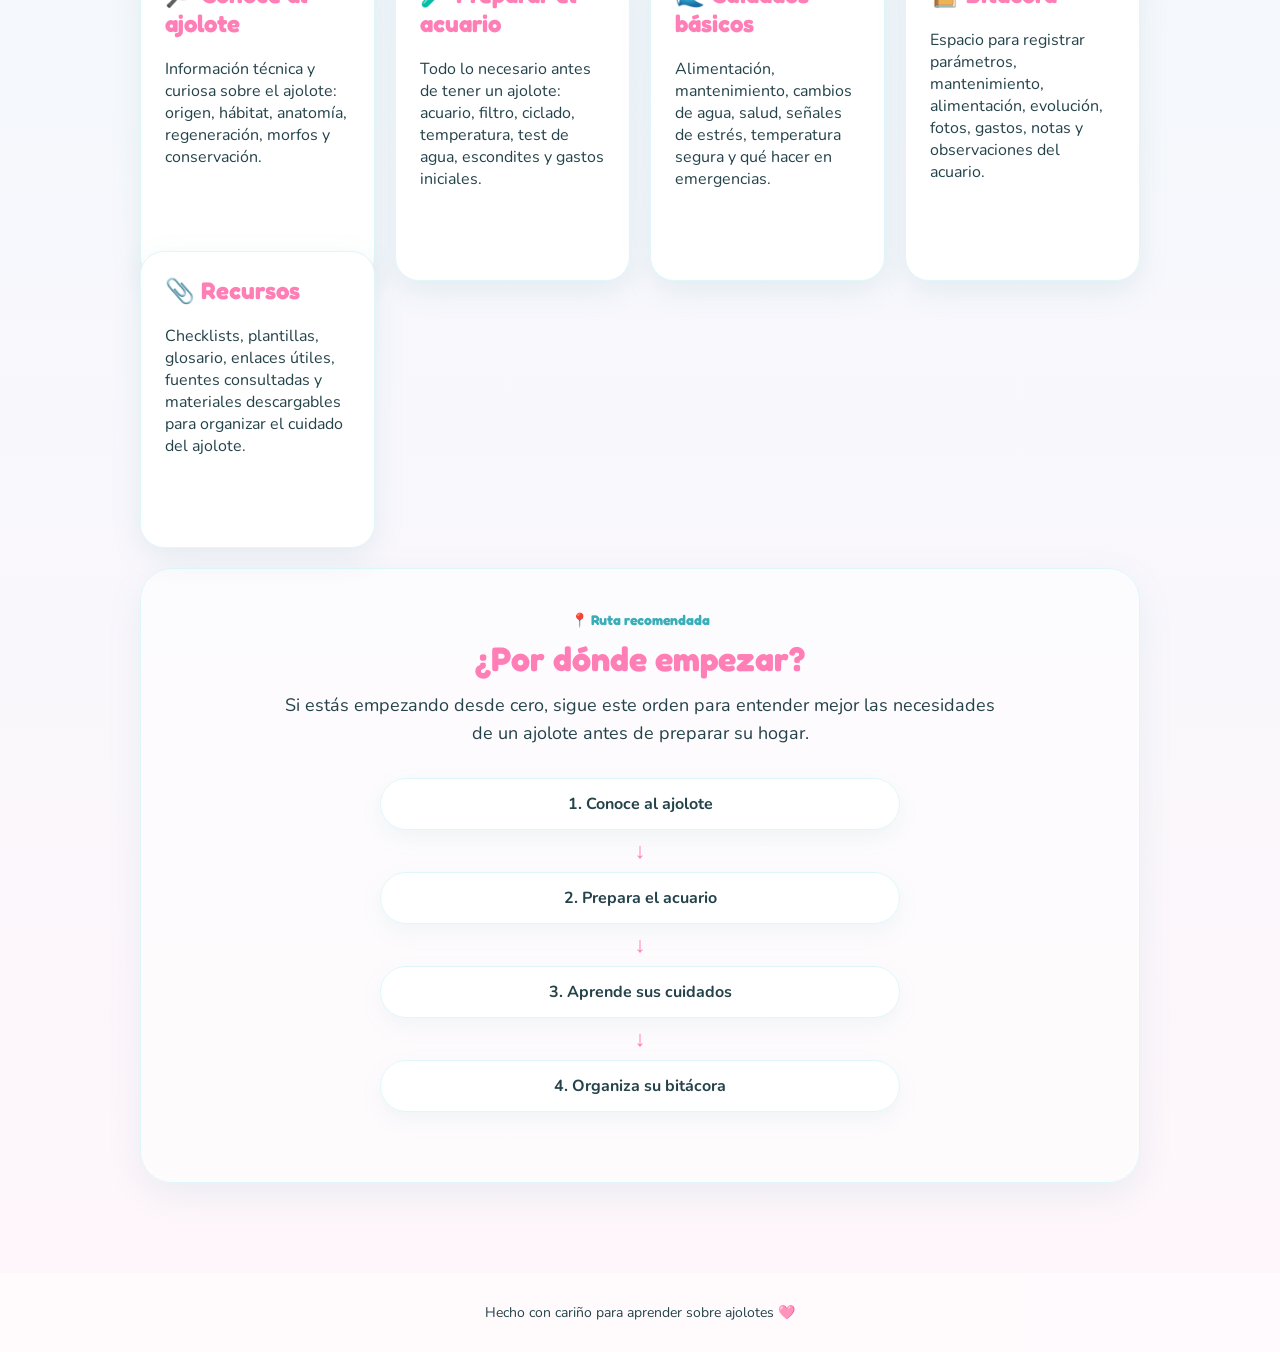
==== commit 7fa10b15: "Update home page design" ====
--- a/index.html
+++ b/index.html
@@ -8,11 +8,15 @@
   <link rel="preconnect" href="https://fonts.googleapis.com" />
   <link rel="preconnect" href="https://fonts.gstatic.com" crossorigin />
   <link href="https://fonts.googleapis.com/css2?family=Fredoka:wght@500;600;700&family=Nunito:wght@400;500;600;700;800&display=swap" rel="stylesheet" />
-  
+
   <link rel="stylesheet" href="styles.css" />
 </head>
 
 <body>
+  <div class="swimming-axolotl" aria-hidden="true">
+    <img src="assets/images/axolotl-swim.png" alt="" />
+  </div>
+
   <nav class="navbar">
     <a href="index.html" class="logo">
       <img src="assets/images/logo-loving-axolotl.png" alt="Loving Axolotl" />
@@ -31,23 +35,78 @@
     </div>
   </nav>
 
-  <header>
-    <div class="badge">🫧 Proyecto en construcción</div>
+  <header class="home-hero">
+    <div class="swimming-axolotl" aria-hidden="true">
+      <img src="assets/images/axolotl-swim.png" alt="" />
+    </div>
 
-    <h1>Loving Axolotl</h1>
+    <div class="badge">🫧 Guía bonita para cuidar ajolotes</div>
+
+    <img
+      src="assets/images/logo-loving-axolotl.png"
+      alt="Loving Axolotl"
+      class="hero-logo"
+    />
+
+    <h1>Aprende, organiza y cuida mejor a tu ajolote</h1>
 
     <p class="subtitle">
-      Una bitácora digital y guía bonita para aprender sobre ajolotes:
-      su origen, anatomía, cuidados, preparación del acuario y registro de evolución.
+      Esta página es una guía pensada para quienes quieren aprender sobre ajolotes,
+      preparar un acuario seguro y organizar sus cuidados de forma sencilla.
     </p>
 
     <div class="buttons">
       <a href="acuario.html">Preparar acuario</a>
-      <a href="bitacora.html" class="secondary">Ver bitácora</a>
+      <a href="conoce.html" class="secondary">Explorar guía</a>
     </div>
   </header>
 
   <main>
+    <section class="intro-section">
+      <div class="section-header">
+        <span class="section-kicker">🌸 Loving Axolotl</span>
+        <h2>Cuidado responsable, explicado de forma sencilla</h2>
+        <p>
+          Aquí encontrarás información sobre el ajolote, preparación del acuario,
+          cuidados básicos y recursos para llevar un seguimiento ordenado.
+        </p>
+      </div>
+
+      <div class="info-grid">
+        <article class="info-card">
+          <h3>🫧 Aprende</h3>
+          <p>
+            Descubre qué es un ajolote, de dónde viene, cómo es su anatomía
+            y por qué necesita cuidados específicos.
+          </p>
+        </article>
+
+        <article class="info-card">
+          <h3>🧪 Prepara</h3>
+          <p>
+            Organiza el acuario, el ciclado, los parámetros del agua,
+            la temperatura y los elementos básicos antes de su llegada.
+          </p>
+        </article>
+
+        <article class="info-card">
+          <h3>📔 Registra</h3>
+          <p>
+            Lleva un seguimiento visual de alimentación, mantenimiento,
+            parámetros, gastos, fotos y observaciones importantes.
+          </p>
+        </article>
+
+        <article class="info-card">
+          <h3>📎 Consulta</h3>
+          <p>
+            Accede a recursos, glosario, checklists y guías rápidas para
+            resolver dudas durante el cuidado del ajolote.
+          </p>
+        </article>
+      </div>
+    </section>
+
     <h2 class="section-title">Empieza aquí</h2>
 
     <div class="cards">
@@ -101,12 +160,37 @@
         </section>
       </a>
     </div>
+
+    <section class="content-section">
+      <div class="section-header">
+        <span class="section-kicker">📍 Ruta recomendada</span>
+        <h2>¿Por dónde empezar?</h2>
+        <p>
+          Si estás empezando desde cero, sigue este orden para entender mejor
+          las necesidades de un ajolote antes de preparar su hogar.
+        </p>
+      </div>
+
+      <div class="evolution-box">
+        <div class="evolution-step">1. Conoce al ajolote</div>
+        <div class="evolution-arrow">↓</div>
+        <div class="evolution-step">2. Prepara el acuario</div>
+        <div class="evolution-arrow">↓</div>
+        <div class="evolution-step">3. Aprende sus cuidados</div>
+        <div class="evolution-arrow">↓</div>
+        <div class="evolution-step">4. Organiza su bitácora</div>
+      </div>
+    </section>
   </main>
 
   <footer>
     Hecho con cariño para aprender sobre ajolotes 🩷
   </footer>
 
+  <button class="back-to-top" aria-label="Volver arriba">
+    ↑
+  </button>
+
   <script src="script.js"></script>
 </body>
 </html>
--- a/styles.css
+++ b/styles.css
@@ -76,6 +76,25 @@
   padding: 70px 20px 40px;
 }
 
+.home-hero {
+  text-align: center;
+  padding: 70px 20px 55px;
+}
+
+.hero-logo {
+  display: block;
+  width: min(560px, 92%);
+  margin: 18px auto 18px;
+  filter: drop-shadow(0 12px 24px rgba(80, 150, 160, 0.12));
+}
+
+.home-hero h1 {
+  max-width: 820px;
+  margin: 20px auto 14px;
+  font-size: 46px;
+  line-height: 1.08;
+}
+
 .badge {
   display: inline-block;
   background: #ffffffaa;
@@ -124,6 +143,15 @@
   padding: 30px 20px 90px;
 }
 
+.intro-section {
+  margin-top: 30px;
+  padding: 40px;
+  background: rgba(255, 255, 255, 0.45);
+  border: 1px solid #dff7fa;
+  border-radius: 32px;
+  box-shadow: 0 12px 35px rgba(80, 150, 160, 0.08);
+}
+
 .cards {
   display: grid;
   grid-template-columns: repeat(auto-fit, minmax(220px, 1fr));
@@ -425,7 +453,7 @@
 .back-to-top {
   position: fixed;
   right: 22px;
-  bottom: 22px;
+  bottom: calc(22px + env(safe-area-inset-bottom));
   width: 48px;
   height: 48px;
   border: none;
@@ -437,7 +465,7 @@
   cursor: pointer;
   box-shadow: 0 10px 25px rgba(80, 150, 160, 0.25);
   display: none;
-  z-index: 20;
+  z-index: 999;
   transition: transform 0.2s ease, background 0.2s ease;
 }
 
@@ -457,8 +485,67 @@
   font-size: 14px;
 }
 
+/* Swimming axolotl only in home hero */
+.home-hero {
+  position: relative;
+  overflow: hidden;
+}
+
+.home-hero > *:not(.swimming-axolotl) {
+  position: relative;
+  z-index: 2;
+}
+
+.swimming-axolotl {
+  position: absolute;
+  inset: 0;
+  z-index: 1;
+  pointer-events: none;
+  overflow: hidden;
+}
+
+.swimming-axolotl img {
+  position: absolute;
+  width: min(320px, 42vw);
+  opacity: 0.24;
+  filter: drop-shadow(0 18px 35px rgba(80, 150, 160, 0.18));
+  animation: axolotl-swim-hero 34s ease-in-out infinite;
+}
+
+@keyframes axolotl-swim-hero {
+  0% {
+    transform: translateX(-360px) translateY(260px) rotate(-6deg) scale(0.9);
+    opacity: 0;
+  }
+
+  12% {
+    opacity: 0.24;
+  }
+
+  28% {
+    transform: translateX(10vw) translateY(220px) rotate(3deg) scale(1);
+  }
+
+  48% {
+    transform: translateX(38vw) translateY(285px) rotate(-2deg) scale(1.05);
+  }
+
+  68% {
+    transform: translateX(64vw) translateY(230px) rotate(3deg) scale(1);
+  }
+
+  88% {
+    opacity: 0.24;
+  }
+
+  100% {
+    transform: translateX(110vw) translateY(270px) rotate(-5deg) scale(0.92);
+    opacity: 0;
+  }
+}
+
 /* Bubble page transition */
-body > *:not(.bubble-transition) {
+body > *:not(.bubble-transition):not(.back-to-top):not(.swimming-axolotl) {
   position: relative;
   z-index: 1;
 }
@@ -584,8 +671,8 @@
   }
 
   .logo img {
-  height: 36px;
-}
+    height: 36px;
+  }
 
   .menu-toggle {
     display: block;
@@ -611,8 +698,22 @@
   }
 
   header,
-  .page-hero {
+  .page-hero,
+  .home-hero {
     padding: 70px 20px 35px;
+  }
+
+  .hero-logo {
+    width: min(360px, 92%);
+  }
+
+  .home-hero h1 {
+    font-size: 34px;
+  }
+
+  .intro-section {
+    padding: 28px 20px;
+    border-radius: 26px;
   }
 
   h1 {
@@ -660,9 +761,9 @@
 
   .back-to-top {
     right: 16px;
-    bottom: 16px;
+    bottom: calc(16px + env(safe-area-inset-bottom));
     width: 44px;
     height: 44px;
     font-size: 22px;
   }
-}
+}
